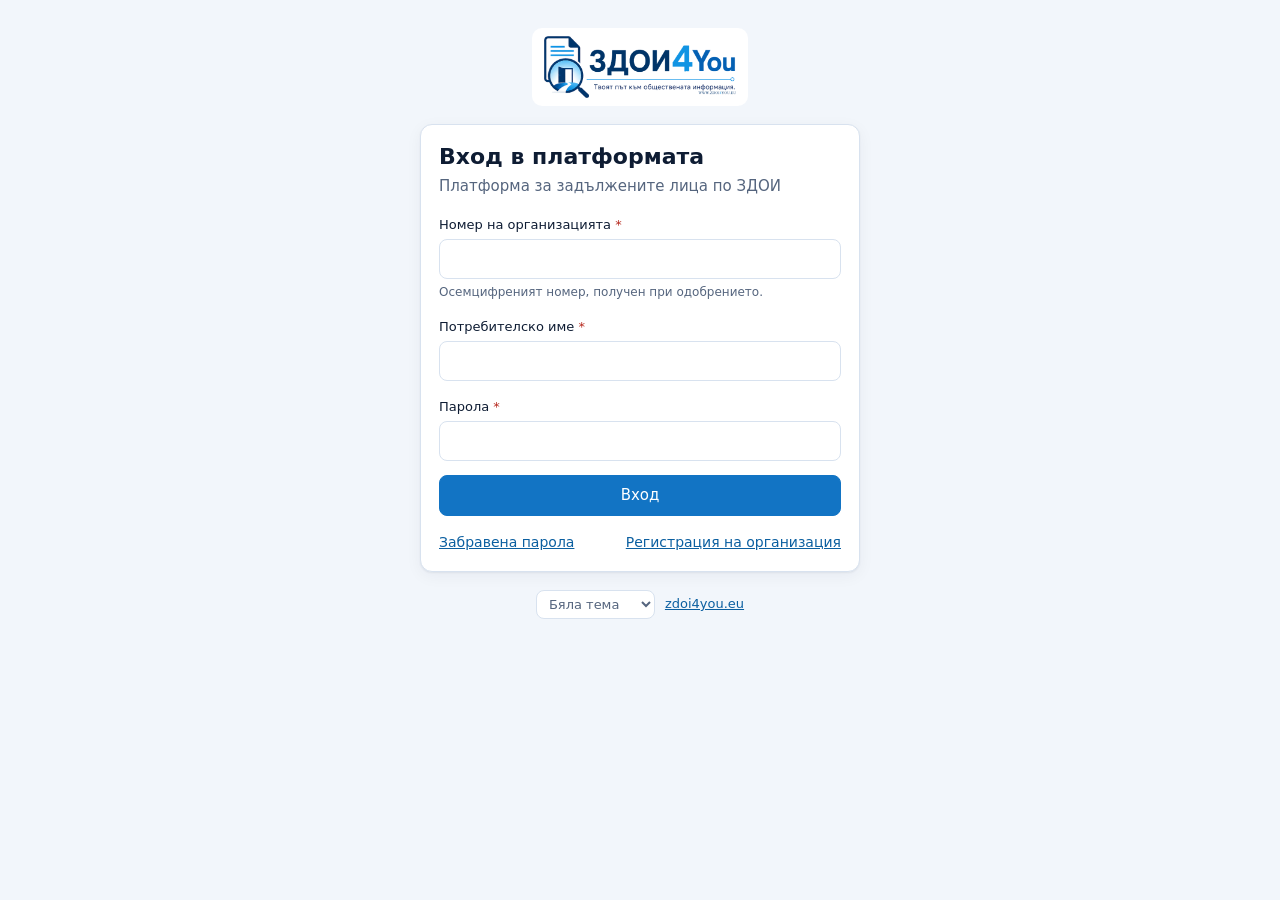
==== site/index.html @ b7691503 "commit" ====
<!doctype html>
<html lang="bg">
<head>
<meta charset="utf-8">
<meta name="viewport" content="width=device-width, initial-scale=1">
<meta name="robots" content="noindex, nofollow">
<meta name="referrer" content="no-referrer">
<meta http-equiv="Content-Security-Policy" content="default-src 'self'; script-src 'self'; connect-src 'self' https://script.google.com https://script.googleusercontent.com; style-src 'self' https://fonts.googleapis.com; font-src https://fonts.gstatic.com; img-src 'self' data:; form-action 'none'; base-uri 'none'">
<title>Платформа за задължените лица – ЗДОИ4You</title>
<link rel="icon" href="assets/favicon.ico">
<link rel="apple-touch-icon" href="assets/apple-touch-icon.png">
<link rel="preconnect" href="https://fonts.googleapis.com">
<link rel="preconnect" href="https://fonts.gstatic.com" crossorigin>
<link href="https://fonts.googleapis.com/css2?family=Onest:wght@400;500;600;700&display=swap" rel="stylesheet">
<link rel="stylesheet" href="style.css">
<script src="js/theme.js"></script>
<script src="js/config.js" defer></script>
<script src="js/docs.js" defer></script>
<script src="js/app.js" defer></script>
</head>
<body>
<div id="app"><p class="loading">Зареждане…</p></div>
<div id="toast" role="status" aria-live="polite"></div>
<noscript><p class="loading">Платформата изисква JavaScript.</p></noscript>
</body>
</html>
---- site/style.css ----
:root, [data-theme="light"] {
  --bg: #F2F6FB; --card: #FFFFFF; --ink: #0E1C33; --muted: #55657E; --line: #D8E2EF; --field: #FFFFFF;
  --accent: #1274C4; --accent-ink: #FFFFFF; --link: #0B5FA0; --soft: #E3F1FC; --soft-ink: #0B5FA0;
  --ok: #157F3B; --ok-bg: #E2F5E8; --warn: #8A5200; --warn-bg: #FFF1D6; --bad: #B42318; --bad-bg: #FBE5E3; --gray-bg: #EDF1F6;
  --shadow: 0 1px 2px rgba(14, 28, 51, .06), 0 4px 16px rgba(14, 28, 51, .05);
  --header: #FFFFFF; color-scheme: light;
}
[data-theme="dark"] {
  --bg: #111317; --card: #1B1E24; --ink: #ECEEF2; --muted: #A2A9B5; --line: #30343C; --field: #14161A;
  --accent: #5AA9EC; --accent-ink: #08131F; --link: #8CC8F7; --soft: #24303D; --soft-ink: #A9D5F8;
  --ok: #6FD597; --ok-bg: #16301F; --warn: #F5BE5B; --warn-bg: #352A12; --bad: #FF8A80; --bad-bg: #3A1B18; --gray-bg: #262A31;
  --shadow: none; --header: #1B1E24; color-scheme: dark;
}
[data-theme="blue"] {
  --bg: #0B2A4F; --card: #123A68; --ink: #F1F7FF; --muted: #B5CCE6; --line: #2A5688; --field: #0E3158;
  --accent: #7CC4FF; --accent-ink: #06203E; --link: #A8D9FF; --soft: #1C4B80; --soft-ink: #CDE8FF;
  --ok: #8BE6AE; --ok-bg: #114A36; --warn: #FFD27A; --warn-bg: #4A3C14; --bad: #FFA69E; --bad-bg: #5A2A33; --gray-bg: #1B4676;
  --shadow: 0 2px 14px rgba(0, 12, 32, .28); --header: #0E3158; color-scheme: dark;
}
* { box-sizing: border-box; }
html, body { margin: 0; }
body { background: var(--bg); color: var(--ink); font: 15px/1.5 "Onest", system-ui, -apple-system, "Segoe UI", Roboto, sans-serif; -webkit-font-smoothing: antialiased; }
a { color: var(--link); }
button, input, select, textarea { font: inherit; color: inherit; }
h1, h2, h3 { margin: 0; line-height: 1.25; }
h1 { font-size: 22px; } h2 { font-size: 17px; } h3 { font-size: 15px; }
p { margin: 0; }
.loading { padding: 40px 16px; text-align: center; color: var(--muted); }
.muted { color: var(--muted); }
.small { font-size: 13px; }
.mono { font-variant-numeric: tabular-nums; }
.pre { white-space: pre-wrap; overflow-wrap: anywhere; }
.right { text-align: right; }
.hidden-field { position: absolute; left: -9999px; width: 1px; height: 1px; overflow: hidden; }
:focus-visible { outline: 2px solid var(--accent); outline-offset: 2px; }

/* лого: на бял фон във всички теми, защото текстът му е тъмносин */
.logo-plate { display: inline-flex; background: #FFF; border-radius: 10px; padding: 8px 12px; }
.logo-plate img { display: block; height: 62px; width: auto; max-width: 100%; }
.logo-plate.mini { padding: 3px 7px; border-radius: 7px; }
.logo-plate.mini img { height: 30px; }

/* публични страници */
.gate { min-height: 100vh; display: flex; flex-direction: column; align-items: center; padding: 28px 16px 40px; gap: 18px; }
.gate-card { width: 100%; max-width: 440px; padding: 26px 24px; }
.gate-card.wide { max-width: 860px; }
.gate-card h1 { margin-bottom: 4px; }
.gate-card > .muted { margin-bottom: 18px; }
.gate-links { display: flex; flex-wrap: wrap; justify-content: space-between; gap: 8px 16px; margin-top: 16px; font-size: 14px; }
.gate-foot { display: flex; align-items: center; gap: 10px; color: var(--muted); font-size: 13px; }

/* оформление */
header.top { position: sticky; top: 0; z-index: 5; background: var(--header); border-bottom: 1px solid var(--line); }
.bar { max-width: 1280px; margin: 0 auto; display: flex; flex-wrap: wrap; align-items: center; gap: 8px 14px; padding: 8px 16px; }
.brand { text-decoration: none; display: inline-flex; }
nav.tabs { display: flex; gap: 2px; overflow-x: auto; flex: 1 1 100%; scrollbar-width: none; order: 3; }
nav.tabs a { padding: 7px 10px; border-radius: 8px; text-decoration: none; color: var(--muted); font-weight: 500; white-space: nowrap; font-size: 14px; }
nav.tabs a:hover { background: var(--gray-bg); color: var(--ink); }
nav.tabs a.on { background: var(--soft); color: var(--soft-ink); }
.user { display: flex; align-items: center; gap: 8px; margin-left: auto; font-size: 13px; flex-wrap: wrap; justify-content: flex-end; }
.user .who { text-align: right; line-height: 1.2; }
.timer { font-variant-numeric: tabular-nums; white-space: nowrap; }
.timer.warn { color: var(--bad); font-weight: 600; }
main { max-width: 1280px; margin: 0 auto; padding: 20px 16px 48px; }
.head { display: flex; flex-wrap: wrap; align-items: center; justify-content: space-between; gap: 12px; margin-bottom: 16px; }
.actions { display: flex; flex-wrap: wrap; gap: 8px; align-items: center; }
.doc-row { display: grid; grid-template-columns: minmax(0, 1fr) auto; gap: 10px; align-items: center; }

.card { background: var(--card); border: 1px solid var(--line); border-radius: 12px; box-shadow: var(--shadow); padding: 18px; }
.stack { display: flex; flex-direction: column; gap: 16px; }
.split { display: grid; grid-template-columns: minmax(0, 1.7fr) minmax(280px, 1fr); gap: 16px; align-items: start; }
@media (max-width: 900px) { .split { grid-template-columns: minmax(0, 1fr); } }
.tiles { display: grid; grid-template-columns: repeat(auto-fit, minmax(170px, 1fr)); gap: 12px; margin-bottom: 16px; }
.tile { text-decoration: none; color: inherit; display: block; }
.tile b { display: block; font-size: 28px; line-height: 1.2; font-variant-numeric: tabular-nums; }
.tile.bad b { color: var(--bad); }
.tile.warn b { color: var(--warn); }

/* форми */
.form-grid { display: grid; grid-template-columns: repeat(auto-fit, minmax(230px, 1fr)); gap: 12px 14px; }
.field { display: flex; flex-direction: column; gap: 4px; min-width: 0; }
.field.full { grid-column: 1 / -1; }
.field > span { font-size: 13px; font-weight: 500; }
.field .req { color: var(--bad); }
.field small { color: var(--muted); font-size: 12px; }
input, select, textarea { width: 100%; padding: 8px 10px; background: var(--field); border: 1px solid var(--line); border-radius: 8px; min-width: 0; }
textarea { min-height: 86px; resize: vertical; }
input[type=checkbox] { width: auto; }
input[readonly] { opacity: .75; }
.check { display: flex; gap: 8px; align-items: flex-start; font-size: 14px; }
.check input { margin-top: 4px; }
fieldset { border: 0; padding: 0; margin: 0 0 20px; }
legend { font-weight: 600; font-size: 16px; margin-bottom: 10px; padding: 0; }
.err { background: var(--bad-bg); color: var(--bad); padding: 9px 12px; border-radius: 8px; margin-top: 12px; font-size: 14px; }
.note { background: var(--soft); color: var(--soft-ink); padding: 9px 12px; border-radius: 8px; font-size: 14px; }
.warnbox { background: var(--warn-bg); color: var(--warn); padding: 9px 12px; border-radius: 8px; font-size: 14px; }
.filters { display: flex; flex-wrap: wrap; gap: 10px; margin-bottom: 14px; }
.filters > * { flex: 1 1 180px; width: auto; }

.btn { display: inline-flex; align-items: center; justify-content: center; gap: 6px; background: var(--gray-bg); border: 1px solid var(--line); border-radius: 8px; padding: 8px 14px; cursor: pointer; font-weight: 500; text-decoration: none; color: var(--ink); }
.btn:hover { filter: brightness(1.05); }
.btn:disabled { opacity: .55; cursor: wait; }
.btn.primary { background: var(--accent); color: var(--accent-ink); border-color: var(--accent); }
.btn.danger { color: var(--bad); }
.btn.sm { padding: 4px 10px; font-size: 13px; }
.btn.block { width: 100%; margin-top: 14px; }
select.theme { width: auto; padding: 5px 8px; font-size: 13px; }

/* таблици */
.table-wrap { overflow-x: auto; }
table { width: 100%; border-collapse: collapse; font-size: 14px; }
th { text-align: left; font-size: 12px; color: var(--muted); font-weight: 600; padding: 8px 10px; border-bottom: 1px solid var(--line); white-space: nowrap; }
td { padding: 9px 10px; border-bottom: 1px solid var(--line); vertical-align: top; }
tr:last-child td { border-bottom: 0; }
tr.link { cursor: pointer; }
tr.link:hover td { background: var(--gray-bg); }
.subject { max-width: 340px; overflow: hidden; text-overflow: ellipsis; white-space: nowrap; }
.pill { display: inline-block; padding: 2px 9px; border-radius: 99px; font-size: 12px; font-weight: 500; background: var(--gray-bg); white-space: nowrap; }
.pill.ok { background: var(--ok-bg); color: var(--ok); }
.pill.warn { background: var(--warn-bg); color: var(--warn); }
.pill.bad { background: var(--bad-bg); color: var(--bad); }
.pill.info { background: var(--soft); color: var(--soft-ink); }

.kv { display: grid; grid-template-columns: minmax(120px, 34%) 1fr; gap: 4px 12px; font-size: 14px; }
.kv dt { color: var(--muted); }
.kv dd { margin: 0; overflow-wrap: anywhere; }
.timeline { list-style: none; margin: 0; padding: 0; display: flex; flex-direction: column; gap: 10px; font-size: 14px; }
.timeline li { border-left: 2px solid var(--line); padding-left: 10px; overflow-wrap: anywhere; }
.bigdue { font-size: 22px; font-weight: 700; font-variant-numeric: tabular-nums; }

dialog { border: 1px solid var(--line); border-radius: 12px; background: var(--card); color: var(--ink); padding: 20px; width: min(680px, calc(100vw - 24px)); max-height: calc(100vh - 32px); }
dialog::backdrop { background: rgba(5, 12, 24, .55); }
dialog h2 { margin-bottom: 12px; }
dialog .actions { justify-content: flex-end; margin-top: 16px; }

#toast { position: fixed; left: 50%; bottom: 20px; transform: translateX(-50%); z-index: 20; background: var(--ink); color: var(--bg); padding: 9px 16px; border-radius: 8px; font-size: 14px; max-width: calc(100vw - 32px); opacity: 0; pointer-events: none; transition: opacity .2s; }
#toast.on { opacity: 1; }

@media (max-width: 640px) {
  .user .who { display: none; }
  .kv { grid-template-columns: 1fr; }
  .kv dt { margin-top: 6px; }
  .gate-card { padding: 20px 16px; }
}
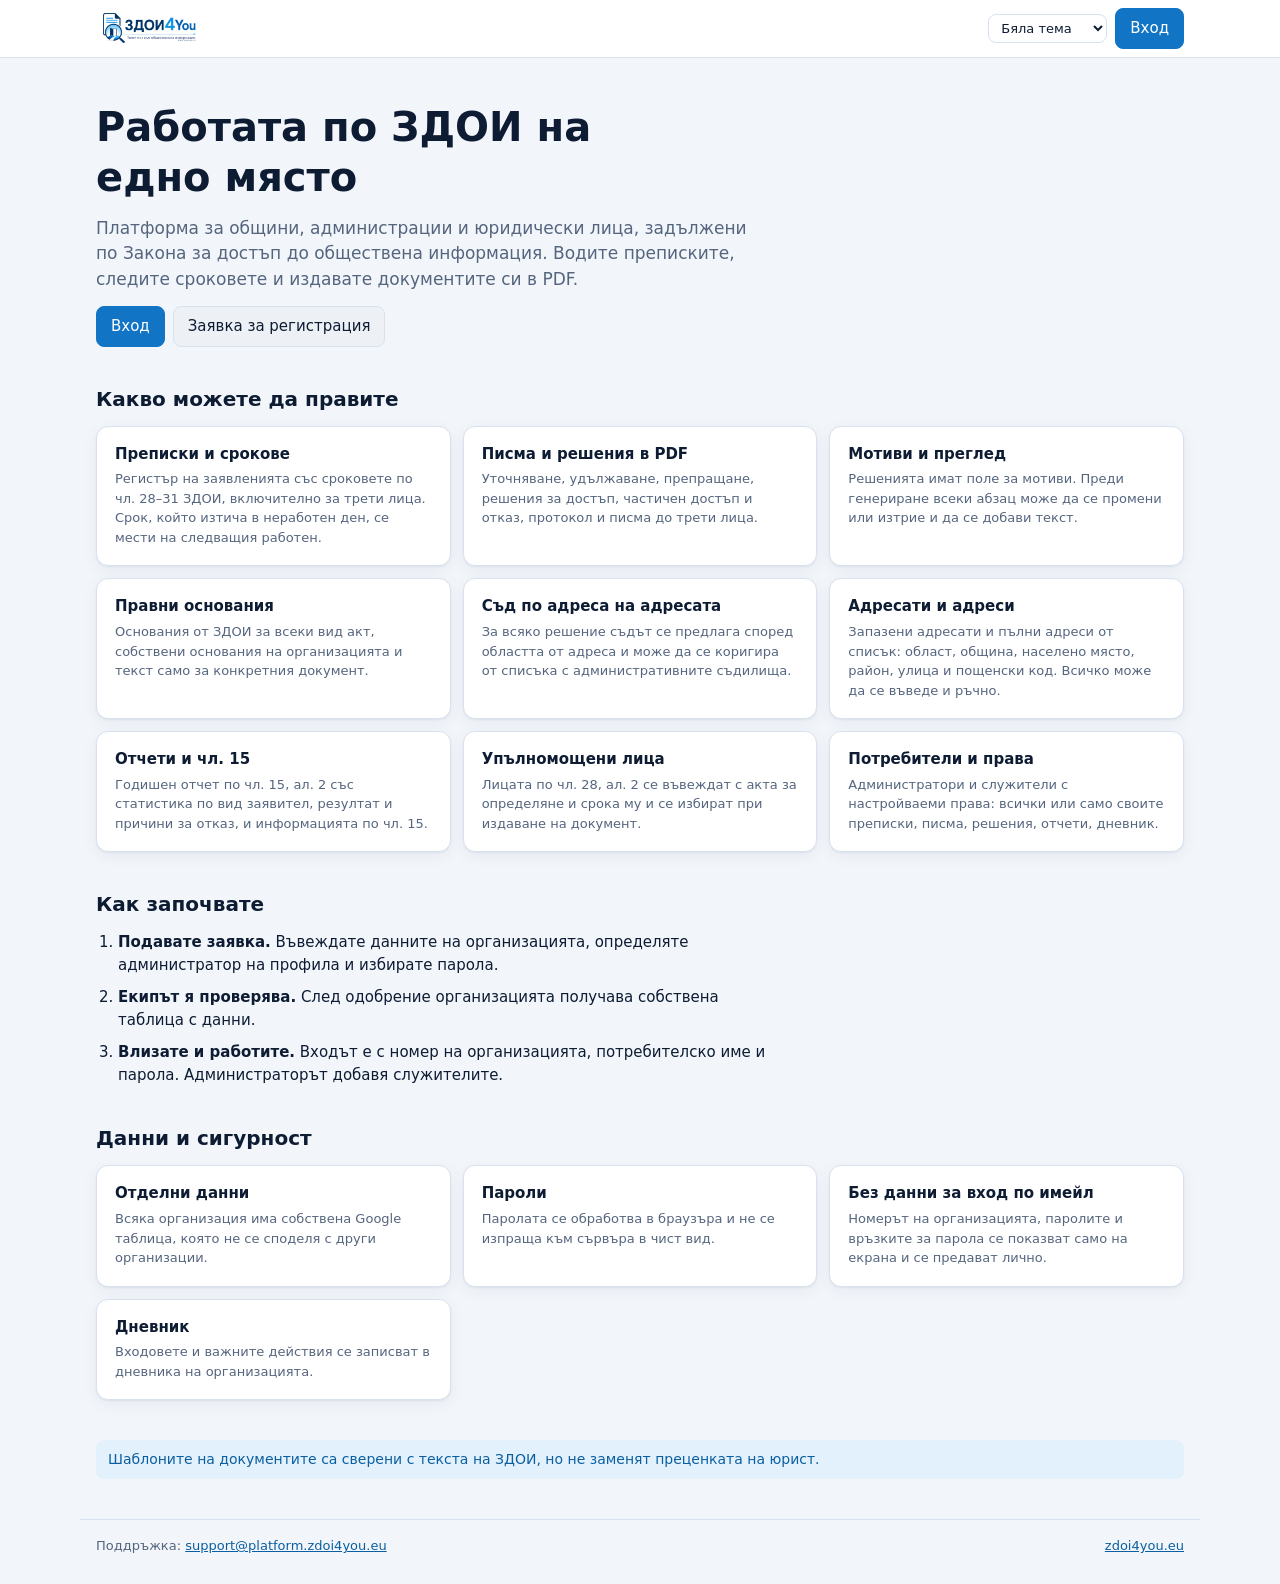
==== commit 8ee5c620: "Начална страница, 404, адресати при операторите и край на стария кеш - публична начална страница с ф" ====
--- a/site/index.html
+++ b/site/index.html
@@ -12,11 +12,11 @@
 <link rel="preconnect" href="https://fonts.googleapis.com">
 <link rel="preconnect" href="https://fonts.gstatic.com" crossorigin>
 <link href="https://fonts.googleapis.com/css2?family=Onest:wght@400;500;600;700&display=swap" rel="stylesheet">
-<link rel="stylesheet" href="style.css">
-<script src="js/theme.js"></script>
-<script src="js/config.js" defer></script>
-<script src="js/docs.js" defer></script>
-<script src="js/app.js" defer></script>
+<link rel="stylesheet" href="style.css?v=dev">
+<script src="js/theme.js?v=dev"></script>
+<script src="js/config.js?v=dev" defer></script>
+<script src="js/docs.js?v=dev" defer></script>
+<script src="js/app.js?v=dev" defer></script>
 </head>
 <body>
 <div id="app"><p class="loading">Зареждане…</p></div>
--- a/site/style.css
+++ b/site/style.css
@@ -47,7 +47,21 @@
 .gate-card h1 { margin-bottom: 4px; }
 .gate-card > .muted { margin-bottom: 18px; }
 .gate-links { display: flex; flex-wrap: wrap; justify-content: space-between; gap: 8px 16px; margin-top: 16px; font-size: 14px; }
-.gate-foot { display: flex; align-items: center; gap: 10px; color: var(--muted); font-size: 13px; }
+.gate-foot { display: flex; flex-wrap: wrap; justify-content: center; align-items: center; gap: 10px; color: var(--muted); font-size: 13px; }
+
+/* начална страница */
+.home-wrap { max-width: 1120px; margin: 0 auto; padding-left: 16px; padding-right: 16px; }
+.home-top { background: var(--header); border-bottom: 1px solid var(--line); }
+.home-bar { display: flex; flex-wrap: wrap; align-items: center; justify-content: space-between; gap: 8px 14px; padding-top: 8px; padding-bottom: 8px; }
+.home main { display: flex; flex-direction: column; gap: 40px; padding-top: 44px; padding-bottom: 40px; max-width: 1120px; }
+.home section > h2 { font-size: 20px; margin-bottom: 14px; }
+.hero { display: flex; flex-direction: column; gap: 14px; align-items: flex-start; }
+.hero h1 { font-size: clamp(28px, 5vw, 40px); max-width: 22ch; }
+.hero-sub { font-size: 17px; color: var(--muted); max-width: 62ch; }
+.home-grid { display: grid; grid-template-columns: repeat(auto-fit, minmax(270px, 1fr)); gap: 12px; }
+.home-grid .card { display: flex; flex-direction: column; gap: 6px; }
+.home-steps { margin: 0; padding-left: 22px; display: flex; flex-direction: column; gap: 10px; max-width: 72ch; }
+.home-foot { display: flex; flex-wrap: wrap; justify-content: space-between; gap: 8px 16px; padding-top: 16px; padding-bottom: 28px; border-top: 1px solid var(--line); }
 
 /* оформление */
 header.top { position: sticky; top: 0; z-index: 5; background: var(--header); border-bottom: 1px solid var(--line); }
@@ -61,7 +75,8 @@
 .user .who { text-align: right; line-height: 1.2; }
 .timer { font-variant-numeric: tabular-nums; white-space: nowrap; }
 .timer.warn { color: var(--bad); font-weight: 600; }
-main { max-width: 1280px; margin: 0 auto; padding: 20px 16px 48px; }
+main { max-width: 1280px; margin: 0 auto; padding: 20px 16px 24px; }
+.app-foot { max-width: 1280px; margin: 0 auto; padding: 0 16px 24px; }
 .head { display: flex; flex-wrap: wrap; align-items: center; justify-content: space-between; gap: 12px; margin-bottom: 16px; }
 .actions { display: flex; flex-wrap: wrap; gap: 8px; align-items: center; }
 .doc-row { display: grid; grid-template-columns: minmax(0, 1fr) auto; gap: 10px; align-items: center; }
@@ -87,8 +102,10 @@
 textarea { min-height: 86px; resize: vertical; }
 input[type=checkbox] { width: auto; }
 input[readonly] { opacity: .75; }
+input:disabled, select:disabled, textarea:disabled { opacity: .6; background: var(--gray-bg); cursor: not-allowed; }
 .check { display: flex; gap: 8px; align-items: flex-start; font-size: 14px; }
-.check input { margin-top: 4px; }
+.check input { margin-top: 4px; flex: none; }
+.check.full { grid-column: 1 / -1; }
 fieldset { border: 0; padding: 0; margin: 0 0 20px; }
 legend { font-weight: 600; font-size: 16px; margin-bottom: 10px; padding: 0; }
 .err { background: var(--bad-bg); color: var(--bad); padding: 9px 12px; border-radius: 8px; margin-top: 12px; font-size: 14px; }
@@ -130,7 +147,12 @@
 
 dialog { border: 1px solid var(--line); border-radius: 12px; background: var(--card); color: var(--ink); padding: 20px; width: min(680px, calc(100vw - 24px)); max-height: calc(100vh - 32px); }
 dialog::backdrop { background: rgba(5, 12, 24, .55); }
+dialog.wide { width: min(860px, calc(100vw - 24px)); }
 dialog h2 { margin-bottom: 12px; }
+.addr { grid-column: 1 / -1; border: 1px solid var(--line); border-radius: 10px; padding: 12px; gap: 10px; }
+.ground-list { gap: 8px; max-height: 280px; overflow-y: auto; padding-right: 4px; }
+.addr-title { font-weight: 600; font-size: 14px; }
+[hidden] { display: none !important; }
 dialog .actions { justify-content: flex-end; margin-top: 16px; }
 
 #toast { position: fixed; left: 50%; bottom: 20px; transform: translateX(-50%); z-index: 20; background: var(--ink); color: var(--bg); padding: 9px 16px; border-radius: 8px; font-size: 14px; max-width: calc(100vw - 32px); opacity: 0; pointer-events: none; transition: opacity .2s; }
@@ -142,3 +164,4 @@
   .kv dt { margin-top: 6px; }
   .gate-card { padding: 20px 16px; }
 }
+.wide-cell { min-width: 240px; }
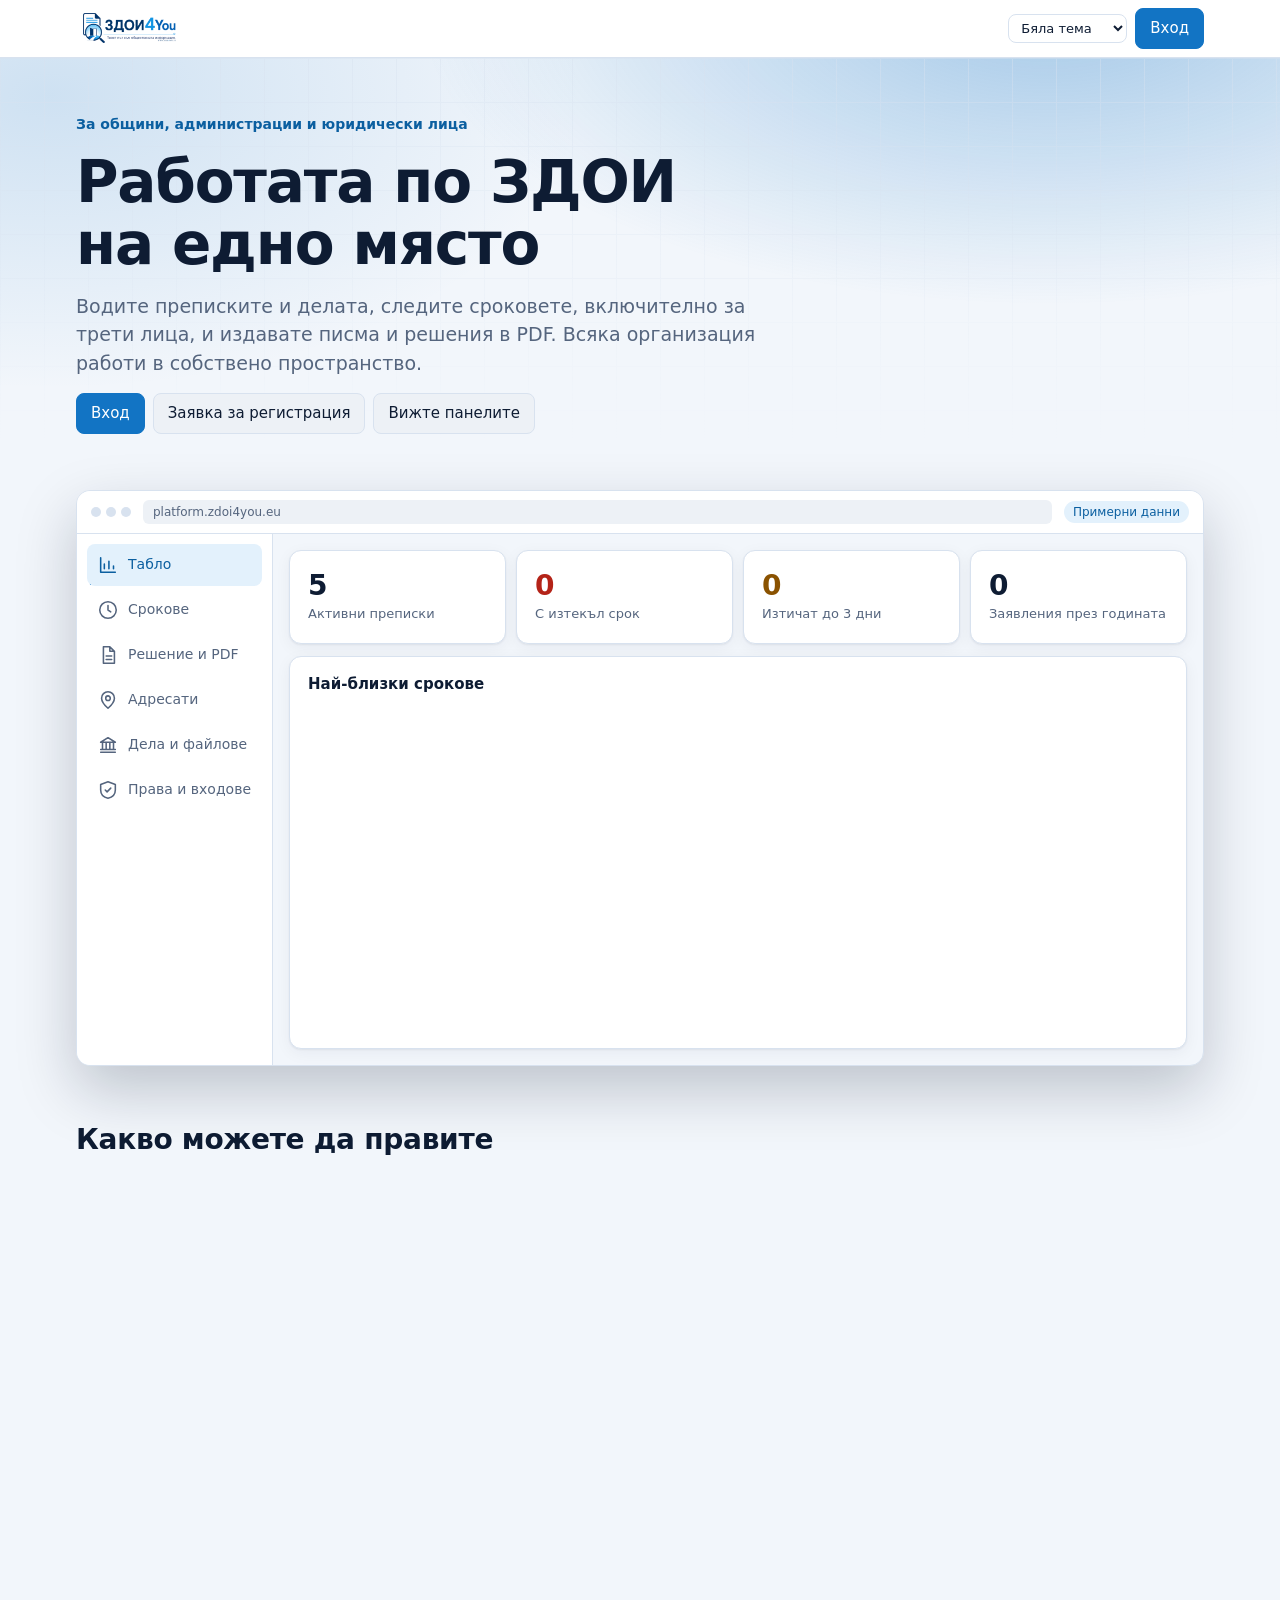
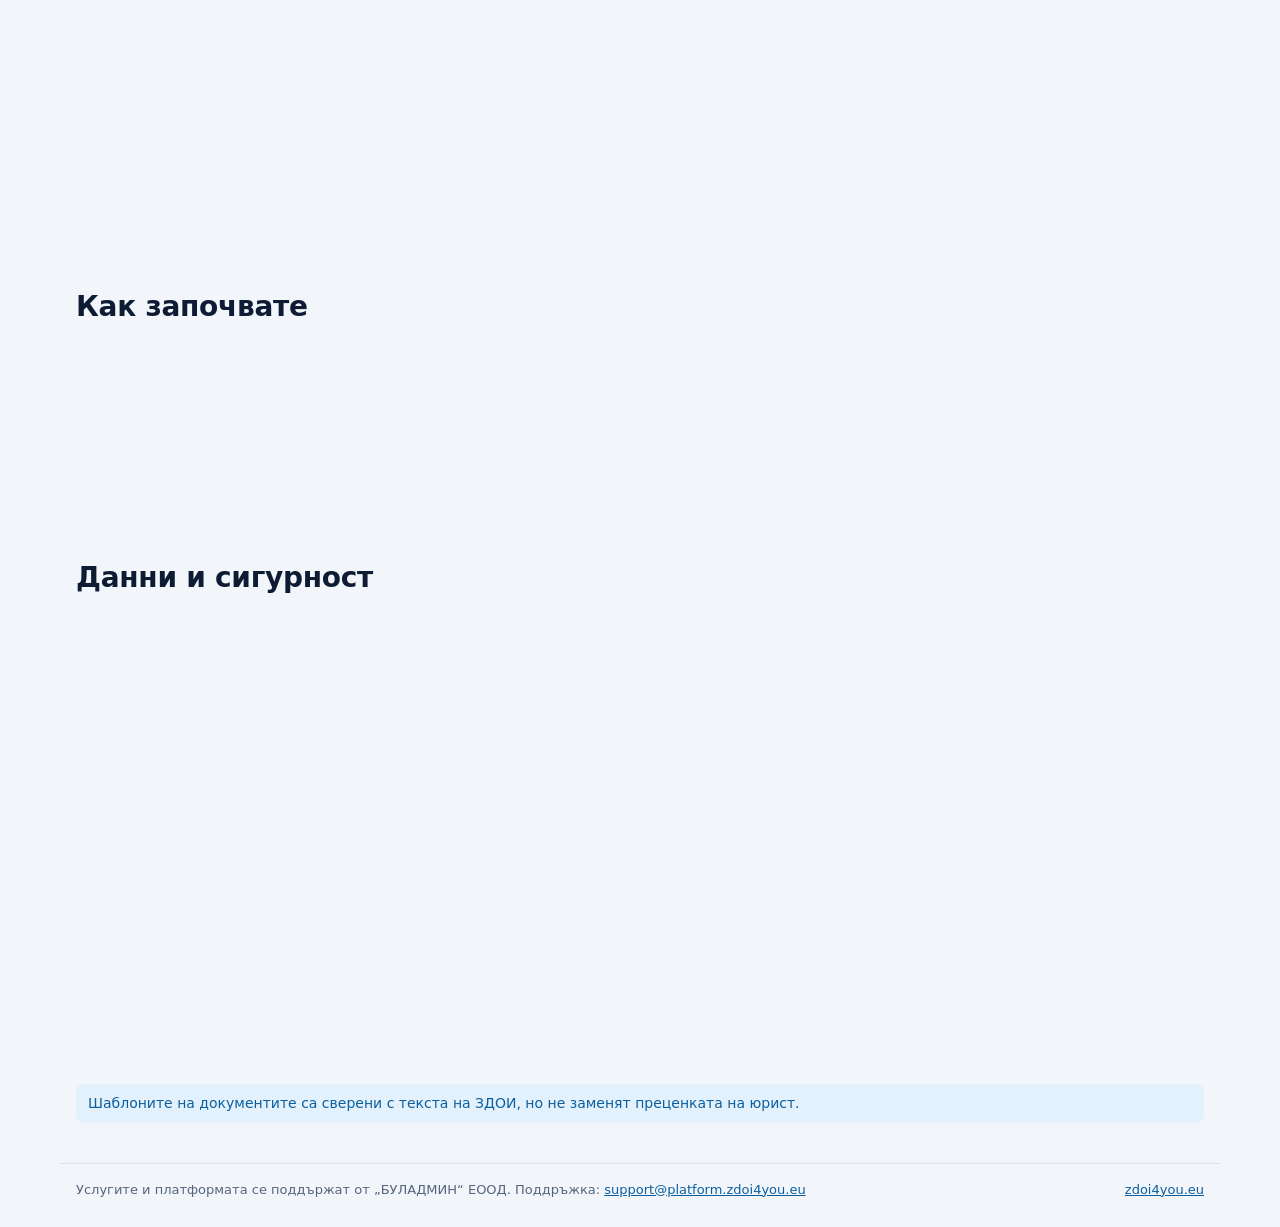
==== commit c4346514: "Достъп по имейл, входове по IP, дела и файлове, нова начална страница - номерът и еднократната връзк" ====
--- a/site/index.html
+++ b/site/index.html
@@ -16,6 +16,7 @@
 <script src="js/theme.js?v=dev"></script>
 <script src="js/config.js?v=dev" defer></script>
 <script src="js/docs.js?v=dev" defer></script>
+<script src="js/home.js?v=dev" defer></script>
 <script src="js/app.js?v=dev" defer></script>
 </head>
 <body>
--- a/site/style.css
+++ b/site/style.css
@@ -50,18 +50,105 @@
 .gate-foot { display: flex; flex-wrap: wrap; justify-content: center; align-items: center; gap: 10px; color: var(--muted); font-size: 13px; }
 
 /* начална страница */
-.home-wrap { max-width: 1120px; margin: 0 auto; padding-left: 16px; padding-right: 16px; }
-.home-top { background: var(--header); border-bottom: 1px solid var(--line); }
+.ico { width: 22px; height: 22px; fill: none; stroke: currentColor; stroke-width: 1.7; stroke-linecap: round; stroke-linejoin: round; flex: none; }
+.home-wrap { max-width: 1160px; margin: 0 auto; padding-left: 16px; padding-right: 16px; }
+.home-top { position: sticky; top: 0; z-index: 5; background: var(--header); border-bottom: 1px solid var(--line); }
 .home-bar { display: flex; flex-wrap: wrap; align-items: center; justify-content: space-between; gap: 8px 14px; padding-top: 8px; padding-bottom: 8px; }
-.home main { display: flex; flex-direction: column; gap: 40px; padding-top: 44px; padding-bottom: 40px; max-width: 1120px; }
-.home section > h2 { font-size: 20px; margin-bottom: 14px; }
-.hero { display: flex; flex-direction: column; gap: 14px; align-items: flex-start; }
-.hero h1 { font-size: clamp(28px, 5vw, 40px); max-width: 22ch; }
-.hero-sub { font-size: 17px; color: var(--muted); max-width: 62ch; }
-.home-grid { display: grid; grid-template-columns: repeat(auto-fit, minmax(270px, 1fr)); gap: 12px; }
-.home-grid .card { display: flex; flex-direction: column; gap: 6px; }
-.home-steps { margin: 0; padding-left: 22px; display: flex; flex-direction: column; gap: 10px; max-width: 72ch; }
+.hero-bg { position: relative; overflow: hidden; background: radial-gradient(900px 420px at 82% -10%, color-mix(in srgb, var(--accent) 34%, transparent), transparent 70%), radial-gradient(760px 420px at 4% 8%, color-mix(in srgb, var(--accent) 16%, transparent), transparent 70%); }
+.hero-bg::before { content: ""; position: absolute; inset: 0; background-image: linear-gradient(var(--line) 1px, transparent 1px), linear-gradient(90deg, var(--line) 1px, transparent 1px); background-size: 44px 44px; opacity: .45; -webkit-mask-image: linear-gradient(to bottom, #000, transparent 82%); mask-image: linear-gradient(to bottom, #000, transparent 82%); }
+.hero { position: relative; display: flex; flex-direction: column; gap: 16px; align-items: flex-start; padding-top: 56px; padding-bottom: 96px; }
+.hero h1 { font-size: clamp(32px, 6vw, 58px); line-height: 1.08; letter-spacing: -.02em; max-width: 16ch; }
+.hero-kicker { color: var(--link); font-weight: 600; font-size: 14px; }
+.hero-sub { font-size: clamp(16px, 2vw, 19px); color: var(--muted); max-width: 60ch; }
+.hero-btn { padding: 11px 20px; }
+.home-main { display: flex; flex-direction: column; gap: 56px; padding-bottom: 40px; }
+.home section > h2 { font-size: clamp(22px, 3vw, 28px); letter-spacing: -.01em; margin-bottom: 18px; }
+.home-grid { display: grid; grid-template-columns: repeat(auto-fit, minmax(270px, 1fr)); gap: 14px; }
+.home-card { display: flex; flex-direction: column; gap: 8px; transition: transform .2s ease, border-color .2s ease, opacity .5s ease; }
+.home-card:hover { border-color: var(--accent); transform: translateY(-3px); }
+.home-ico { display: inline-flex; align-items: center; justify-content: center; width: 40px; height: 40px; border-radius: 10px; background: var(--soft); color: var(--soft-ink); }
+.home-steps { list-style: none; counter-reset: step; margin: 0; padding: 0; display: grid; grid-template-columns: repeat(auto-fit, minmax(250px, 1fr)); gap: 14px; }
+.home-steps li { counter-increment: step; display: flex; flex-direction: column; gap: 6px; padding: 18px; border-top: 3px solid var(--accent); background: var(--card); border-radius: 0 0 12px 12px; box-shadow: var(--shadow); }
+.home-steps li::before { content: counter(step); font-size: 30px; font-weight: 700; line-height: 1; color: var(--link); }
 .home-foot { display: flex; flex-wrap: wrap; justify-content: space-between; gap: 8px 16px; padding-top: 16px; padding-bottom: 28px; border-top: 1px solid var(--line); }
+.reveal { opacity: 0; transform: translateY(16px); transition: opacity .5s ease, transform .5s ease; }
+.reveal.in { opacity: 1; transform: none; }
+.reveal.in.home-card:hover { transform: translateY(-3px); }
+
+/* демонстрация на панелите */
+.demo-section { margin-top: -60px; position: relative; scroll-margin-top: 80px; }
+.demo-window { background: var(--bg); border: 1px solid var(--line); border-radius: 14px; overflow: hidden; box-shadow: 0 24px 60px rgba(5, 18, 40, .22); }
+.demo-chrome { display: flex; align-items: center; gap: 12px; padding: 9px 14px; background: var(--header); border-bottom: 1px solid var(--line); }
+.demo-dots { display: inline-flex; gap: 5px; }
+.demo-dots i { width: 10px; height: 10px; border-radius: 50%; background: var(--line); }
+.demo-url { flex: 1; min-width: 0; font-size: 12px; color: var(--muted); background: var(--gray-bg); border-radius: 6px; padding: 3px 10px; white-space: nowrap; overflow: hidden; text-overflow: ellipsis; }
+.demo-body { display: grid; grid-template-columns: 196px minmax(0, 1fr); min-height: 470px; }
+.demo-tabs { display: flex; flex-direction: column; gap: 3px; padding: 10px; background: var(--header); border-right: 1px solid var(--line); }
+.demo-tab { position: relative; overflow: hidden; display: flex; align-items: center; gap: 9px; padding: 10px; background: none; border: 0; border-radius: 8px; color: var(--muted); font-weight: 500; font-size: 14px; text-align: left; cursor: pointer; white-space: nowrap; }
+.demo-tab:hover { background: var(--gray-bg); color: var(--ink); }
+.demo-tab.on { background: var(--soft); color: var(--soft-ink); }
+.demo-progress { position: absolute; left: 0; bottom: 0; height: 2px; width: 0; background: var(--accent); }
+.demo-stage { padding: 16px; min-width: 0; }
+.demo-enter { animation: demoIn .35s ease; }
+@keyframes demoIn { from { opacity: 0; transform: translateY(8px); } to { opacity: 1; transform: none; } }
+.demo-col { display: flex; flex-direction: column; gap: 12px; min-width: 0; }
+.demo-split { display: grid; grid-template-columns: minmax(0, 1.15fr) minmax(0, 1fr); gap: 12px; align-items: start; }
+.demo-split-rev { grid-template-columns: minmax(0, .7fr) minmax(0, 1.3fr); }
+.demo-tiles { display: grid; grid-template-columns: repeat(auto-fit, minmax(130px, 1fr)); gap: 10px; }
+.demo-tile { padding: 13px 15px; }
+.demo-tile b { font-size: 26px; }
+.demo-list { display: flex; flex-direction: column; gap: 10px; }
+.demo-row { display: flex; align-items: center; justify-content: space-between; gap: 12px; padding: 9px 0; border-top: 1px solid var(--line); }
+.demo-row-main { display: flex; flex-direction: column; gap: 2px; min-width: 0; flex: 1; }
+.demo-bar { display: block; height: 4px; margin-top: 5px; border-radius: 4px; background: var(--gray-bg); overflow: hidden; }
+.demo-fill { display: block; height: 100%; width: 0; background: var(--accent); transition: width .7s cubic-bezier(.2, .7, .2, 1); }
+.demo-fill.bad { background: var(--bad); }
+.demo-fill.warn { background: var(--warn); }
+.step { opacity: 0; transform: translateY(8px); transition: opacity .35s ease, transform .35s ease; }
+.step.on { opacity: 1; transform: none; }
+.demo-timeline { list-style: none; margin: 14px 0 0; padding: 0; display: flex; flex-direction: column; gap: 14px; }
+.demo-timeline li { display: grid; grid-template-columns: 14px minmax(0, 1fr); gap: 10px; }
+.demo-dot { width: 12px; height: 12px; margin-top: 3px; border-radius: 50%; background: var(--accent); box-shadow: 0 0 0 4px var(--soft); }
+.demo-input { padding: 8px 10px; background: var(--field); border: 1px solid var(--line); border-radius: 8px; font-size: 14px; }
+.demo-area { min-height: 92px; }
+.demo-search { font-size: 15px; }
+.demo-caret::after { content: ""; display: inline-block; width: 2px; height: 1em; margin-left: 1px; vertical-align: -2px; background: var(--accent); animation: demoCaret 1s steps(2) infinite; }
+@keyframes demoCaret { 50% { opacity: 0; } }
+.demo-paper { background: #FFF; color: #14233A; padding: 18px 20px; border-radius: 6px; box-shadow: 0 10px 28px rgba(5, 18, 40, .22); font-size: 12.5px; line-height: 1.45; min-height: 370px; }
+.demo-paper img { display: block; height: 34px; width: auto; margin-bottom: 10px; }
+.demo-paper-org { font-weight: 700; text-align: center; font-size: 11px; letter-spacing: .04em; }
+.demo-paper h4 { margin: 10px 0 0; font-size: 15px; text-align: center; }
+.demo-paper-sub { text-align: center; margin-bottom: 12px; }
+.demo-paper-lbl { font-weight: 700; margin-top: 8px; }
+.demo-file { display: flex; align-items: center; gap: 10px; color: var(--muted); }
+.demo-file b { color: var(--ink); }
+.demo-fade { transition: opacity .25s ease; }
+.demo-fade.off { display: none; }
+@media (max-width: 820px) {
+  .demo-body { grid-template-columns: minmax(0, 1fr); min-height: 0; }
+  .demo-tabs { flex-direction: row; overflow-x: auto; border-right: 0; border-bottom: 1px solid var(--line); scrollbar-width: none; position: relative; }
+  .demo-split, .demo-split-rev { grid-template-columns: minmax(0, 1fr); }
+  .demo-stage { min-height: 560px; }
+  .hero { padding-top: 34px; padding-bottom: 84px; }
+}
+@media (prefers-reduced-motion: reduce) {
+  .reveal, .step, .demo-enter, .demo-fill, .home-card { transition: none; animation: none; }
+  .reveal, .step { opacity: 1; transform: none; }
+  .demo-caret::after { animation: none; }
+}
+
+/* страница 404 */
+.nf-page { min-height: 100vh; display: flex; flex-direction: column; align-items: center; justify-content: center; gap: 22px; padding: 28px 16px; background: radial-gradient(700px 380px at 50% 20%, color-mix(in srgb, var(--accent) 22%, transparent), transparent 72%); }
+.nf { display: flex; flex-direction: column; align-items: center; text-align: center; gap: 10px; padding: 24px 0; }
+.nf-code { font-size: clamp(96px, 24vw, 190px); line-height: .95; font-weight: 700; letter-spacing: -.04em; color: var(--accent); background: linear-gradient(160deg, var(--accent), var(--link)); -webkit-background-clip: text; background-clip: text; -webkit-text-fill-color: transparent; }
+.nf h1 { font-size: clamp(22px, 4vw, 30px); }
+.nf-actions { justify-content: center; margin-top: 10px; }
+.nf-foot { margin-top: 4px; }
+.gate-maint { text-align: center; flex-basis: 100%; }
+.forgot-note { margin-top: 14px; }
+.wrap-any { overflow-wrap: anywhere; }
+.space-bar { width: 100%; height: 10px; accent-color: var(--accent); }
+.login-agent { max-width: 260px; overflow-wrap: anywhere; }
 
 /* оформление */
 header.top { position: sticky; top: 0; z-index: 5; background: var(--header); border-bottom: 1px solid var(--line); }
